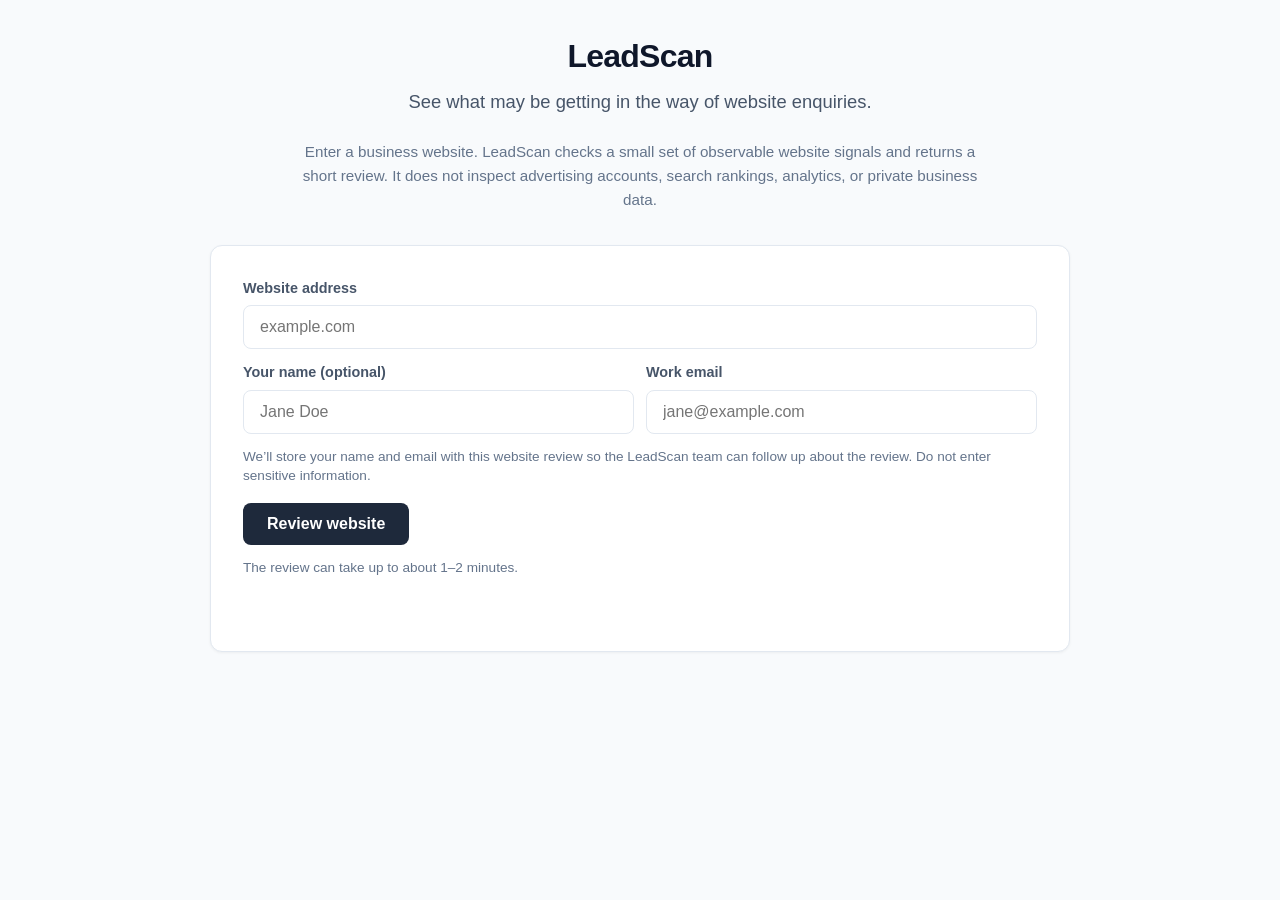
==== site/index.html @ 709e8a95 "Capture visitor contacts in public widget" ====
<!doctype html>
<html lang="en">
<head>
  <meta charset="utf-8">
  <meta name="viewport" content="width=device-width, initial-scale=1">
  <title>LeadScan — Free Website Review</title>
  <link rel="stylesheet" href="styles.css">
  <script src="app.js" defer></script>
</head>
<body>
  <main class="container">
    <header class="header">
      <h1 class="brand">LeadScan</h1>
      <p class="tagline">See what may be getting in the way of website enquiries.</p>
    </header>

    <section class="description-section">
      <p class="description">
        Enter a business website. LeadScan checks a small set of observable website signals and returns a short review. It does not inspect advertising accounts, search rankings, analytics, or private business data.
      </p>
    </section>

    <section class="audit-card">
      <form id="audit-form" class="audit-form">
        <div class="form-field">
          <label for="website-url" class="form-label">Website address</label>
          <input
            id="website-url"
            class="form-input"
            type="text"
            inputmode="url"
            autocomplete="url"
            maxlength="2048"
            placeholder="example.com"
            required
          >
        </div>

        <div class="contact-grid">
          <div class="form-field">
            <label for="contact-name" class="form-label">Your name (optional)</label>
            <input
              id="contact-name"
              class="form-input"
              type="text"
              autocomplete="name"
              maxlength="120"
              placeholder="Jane Doe"
            >
          </div>
          <div class="form-field">
            <label for="contact-email" class="form-label">Work email</label>
            <input
              id="contact-email"
              class="form-input"
              type="email"
              inputmode="email"
              autocomplete="email"
              maxlength="254"
              placeholder="jane@example.com"
              required
              aria-describedby="contact-privacy"
            >
          </div>
        </div>

        <p id="contact-privacy" class="contact-privacy">
          We’ll store your name and email with this website review so the LeadScan team can follow up about the review. Do not enter sensitive information.
        </p>

        <div class="form-actions">
          <button id="audit-submit" class="submit-btn" type="submit">Review website</button>
        </div>

        <p class="expectation-text">The review can take up to about 1–2 minutes.</p>
      </form>

      <div id="audit-status" class="status-region" role="status" aria-live="polite"></div>

      <section id="audit-result" class="result-section" hidden>
        <div class="result-summary">
          <div class="summary-card">
            <span class="summary-label">Score</span>
            <span id="result-score" class="summary-value"></span>
          </div>
          <div class="summary-card">
            <span class="summary-label">Tier</span>
            <span id="result-tier" class="summary-value"></span>
          </div>
          <div class="summary-card summary-card-full">
            <span class="summary-label">Suggested opening line</span>
            <p id="result-hook" class="summary-text"></p>
          </div>
        </div>

        <div class="preview-container">
          <iframe
            id="report-preview"
            class="report-frame"
            sandbox
            referrerpolicy="no-referrer"
            title="Website review report preview"
          ></iframe>
        </div>

        <div class="reset-container">
          <button id="audit-reset" class="reset-btn" type="button">Review another website</button>
        </div>
      </section>
    </section>
  </main>
</body>
</html>
---- site/styles.css ----
/* LeadScan Public Audit Styles */

:root {
  --bg-page: #f8fafc;
  --bg-card: #ffffff;
  --text-primary: #0f172a;
  --text-secondary: #475569;
  --text-muted: #64748b;
  --border-color: #e2e8f0;
  --border-focus: #2563eb;
  --primary-btn: #1e293b;
  --primary-btn-hover: #0f172a;
  --primary-btn-text: #ffffff;
  --secondary-btn: #f1f5f9;
  --secondary-btn-hover: #e2e8f0;
  --secondary-btn-text: #334155;
  --status-text: #1e293b;
  --radius: 8px;
  --radius-lg: 12px;
}

*,
*::before,
*::after {
  box-sizing: border-box;
  margin: 0;
  padding: 0;
}

body {
  font-family: -apple-system, BlinkMacSystemFont, "Segoe UI", Roboto, Oxygen,
    Ubuntu, Cantarell, "Fira Sans", "Droid Sans", "Helvetica Neue", sans-serif;
  background-color: var(--bg-page);
  color: var(--text-primary);
  line-height: 1.5;
  padding: 2rem 1rem;
  -webkit-font-smoothing: antialiased;
}

.container {
  max-width: 860px;
  margin: 0 auto;
}

.header {
  text-align: center;
  margin-bottom: 1.5rem;
}

.brand {
  font-size: 2rem;
  font-weight: 700;
  color: var(--text-primary);
  letter-spacing: -0.025em;
  margin-bottom: 0.5rem;
}

.tagline {
  font-size: 1.15rem;
  color: var(--text-secondary);
  font-weight: 500;
}

.description-section {
  text-align: center;
  max-width: 680px;
  margin: 0 auto 2rem;
}

.description {
  font-size: 0.95rem;
  color: var(--text-muted);
  line-height: 1.6;
}

.audit-card {
  background: var(--bg-card);
  border: 1px solid var(--border-color);
  border-radius: var(--radius-lg);
  padding: 2rem;
  box-shadow: 0 1px 3px rgba(0, 0, 0, 0.05);
}

.audit-form {
  display: flex;
  flex-direction: column;
  gap: 0.85rem;
}

.form-field {
  display: flex;
  flex-direction: column;
  gap: 0.35rem;
}

.contact-grid {
  display: grid;
  grid-template-columns: 1fr 1fr;
  gap: 0.75rem;
}

.form-label {
  font-size: 0.9rem;
  font-weight: 600;
  color: var(--text-secondary);
}

.form-input {
  width: 100%;
  font-size: 1rem;
  padding: 0.75rem 1rem;
  border: 1px solid var(--border-color);
  border-radius: var(--radius);
  background-color: #ffffff;
  color: var(--text-primary);
  outline: none;
  transition: border-color 0.15s ease, box-shadow 0.15s ease;
}

.form-input:focus {
  border-color: var(--border-focus);
  box-shadow: 0 0 0 3px rgba(37, 99, 235, 0.15);
}

.form-input:disabled {
  background-color: #f1f5f9;
  color: var(--text-muted);
  cursor: not-allowed;
}

.contact-privacy {
  font-size: 0.85rem;
  color: var(--text-muted);
  line-height: 1.4;
}

.form-actions {
  display: flex;
  margin-top: 0.25rem;
}

.submit-btn {
  font-size: 1rem;
  font-weight: 600;
  padding: 0.75rem 1.5rem;
  background-color: var(--primary-btn);
  color: var(--primary-btn-text);
  border: none;
  border-radius: var(--radius);
  cursor: pointer;
  white-space: nowrap;
  transition: background-color 0.15s ease;
}

.submit-btn:hover:not(:disabled) {
  background-color: var(--primary-btn-hover);
}

.submit-btn:focus-visible {
  outline: 2px solid var(--border-focus);
  outline-offset: 2px;
}

.submit-btn:disabled {
  opacity: 0.7;
  cursor: not-allowed;
}

.expectation-text {
  font-size: 0.85rem;
  color: var(--text-muted);
}

.status-region {
  margin-top: 1rem;
  font-size: 0.95rem;
  font-weight: 500;
  color: var(--status-text);
  min-height: 1.5rem;
}

.result-section {
  margin-top: 1.5rem;
  display: flex;
  flex-direction: column;
  gap: 1.5rem;
}

.result-summary {
  display: grid;
  grid-template-columns: 1fr 1fr;
  gap: 1rem;
}

.summary-card {
  background-color: var(--bg-page);
  border: 1px solid var(--border-color);
  border-radius: var(--radius);
  padding: 1rem;
}

.summary-card-full {
  grid-column: 1 / -1;
}

.summary-label {
  display: block;
  font-size: 0.8rem;
  text-transform: uppercase;
  letter-spacing: 0.05em;
  font-weight: 600;
  color: var(--text-muted);
  margin-bottom: 0.35rem;
}

.summary-value {
  font-size: 1.5rem;
  font-weight: 700;
  color: var(--text-primary);
}

.summary-text {
  font-size: 0.95rem;
  color: var(--text-primary);
  line-height: 1.5;
}

.preview-container {
  border: 1px solid var(--border-color);
  border-radius: var(--radius);
  overflow: hidden;
  background-color: #ffffff;
}

.report-frame {
  width: 100%;
  min-height: 750px;
  border: none;
  display: block;
}

.reset-container {
  display: flex;
  justify-content: center;
}

.reset-btn {
  font-size: 0.95rem;
  font-weight: 600;
  padding: 0.65rem 1.25rem;
  background-color: var(--secondary-btn);
  color: var(--secondary-btn-text);
  border: 1px solid var(--border-color);
  border-radius: var(--radius);
  cursor: pointer;
  transition: background-color 0.15s ease;
}

.reset-btn:hover {
  background-color: var(--secondary-btn-hover);
}

.reset-btn:focus-visible {
  outline: 2px solid var(--border-focus);
  outline-offset: 2px;
}

/* Enforce native [hidden] semantics */
[hidden] {
  display: none !important;
}

/* Responsive Mobile Layout */
@media (max-width: 700px) {
  body {
    padding: 1rem 0.5rem;
  }

  .audit-card {
    padding: 1.25rem;
  }

  .contact-grid {
    grid-template-columns: 1fr;
  }

  .submit-btn {
    width: 100%;
  }

  .result-summary {
    grid-template-columns: 1fr;
  }

  .report-frame {
    min-height: 500px;
  }
}

/* Reduced Motion */
@media (prefers-reduced-motion: reduce) {
  *,
  *::before,
  *::after {
    animation-duration: 0.01ms !important;
    animation-iteration-count: 1 !important;
    transition-duration: 0.01ms !important;
    scroll-behavior: auto !important;
  }
}
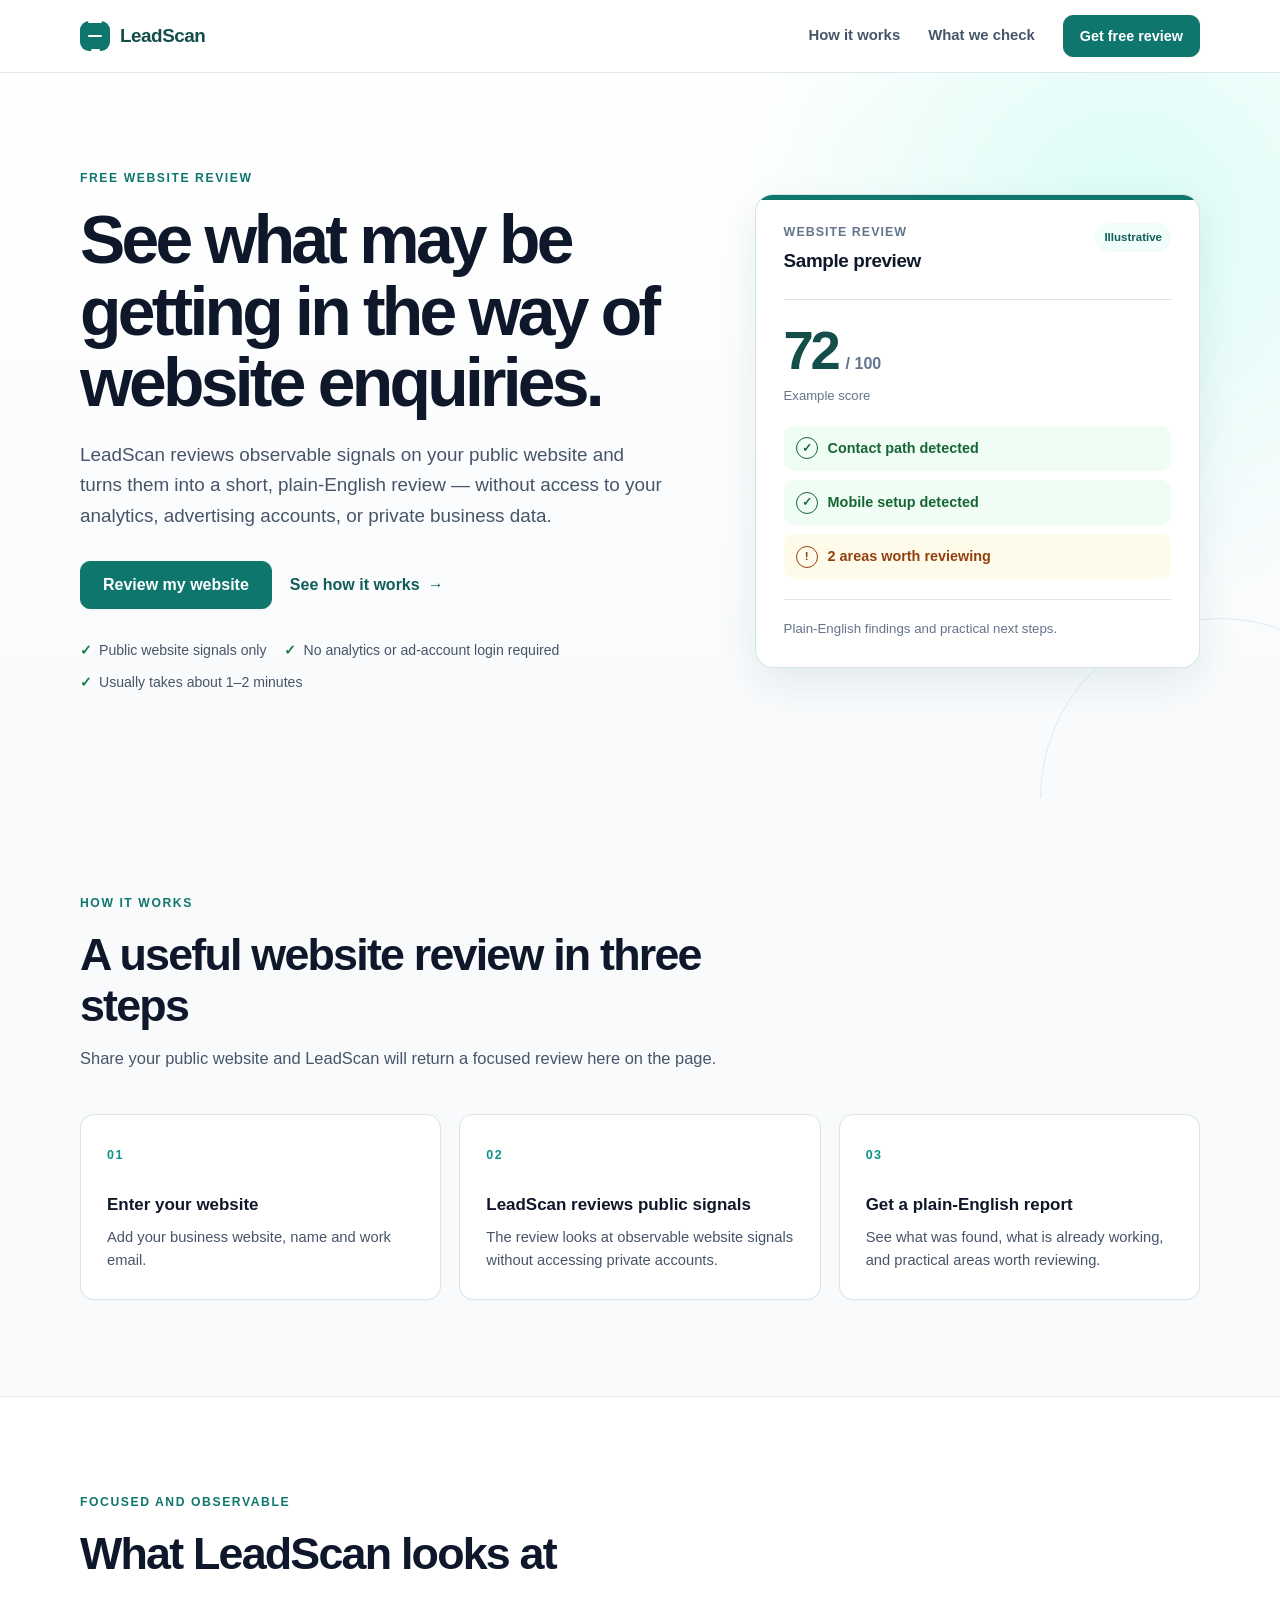
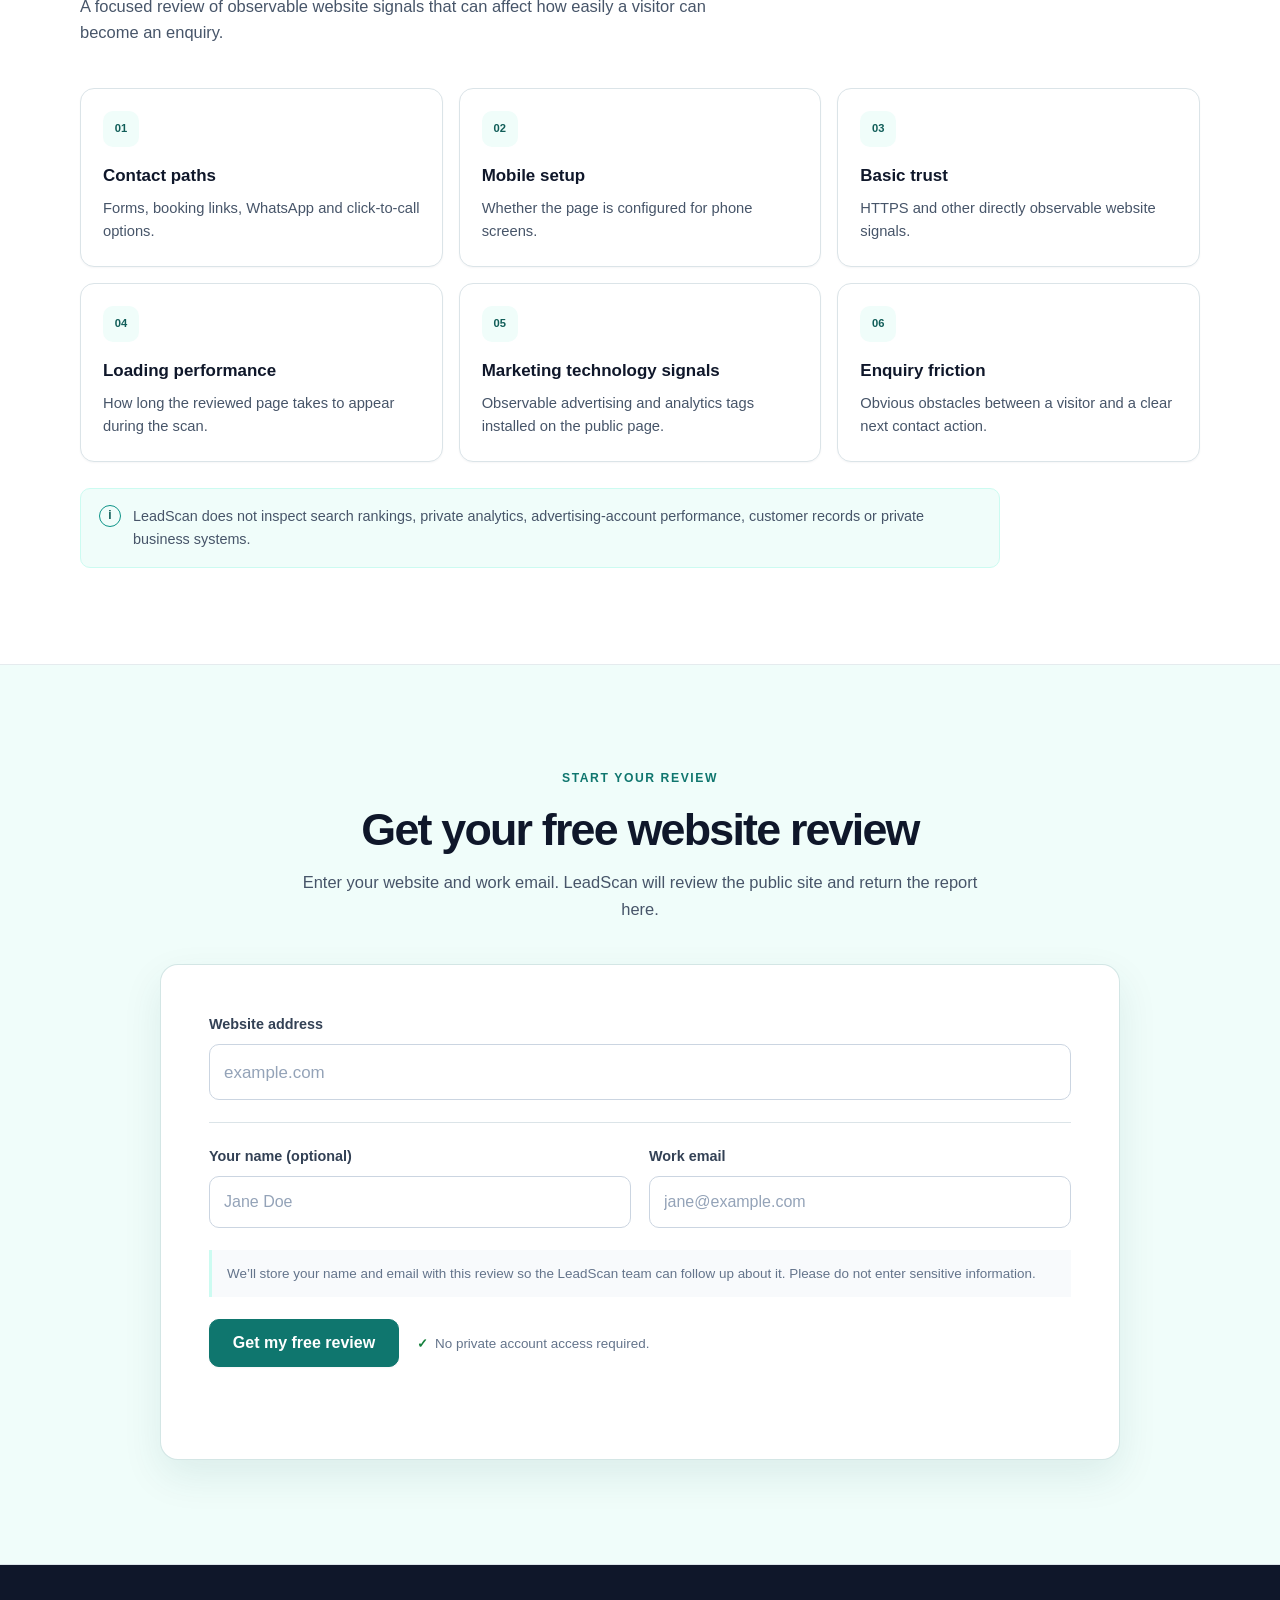
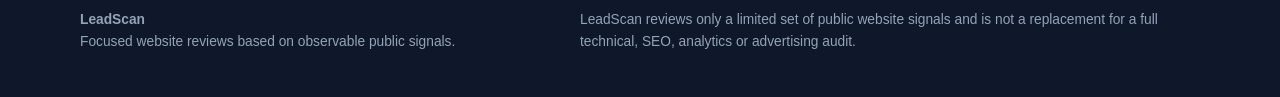
==== commit 57deef52: "Polish public audit landing page" ====
--- a/site/index.html
+++ b/site/index.html
@@ -4,110 +4,184 @@
   <meta charset="utf-8">
   <meta name="viewport" content="width=device-width, initial-scale=1">
   <title>LeadScan — Free Website Review</title>
+  <meta name="leadscan-api-origin" content="https://leadscan-9fsy.onrender.com">
   <link rel="stylesheet" href="styles.css">
   <script src="app.js" defer></script>
 </head>
 <body>
-  <main class="container">
-    <header class="header">
-      <h1 class="brand">LeadScan</h1>
-      <p class="tagline">See what may be getting in the way of website enquiries.</p>
-    </header>
+  <a class="skip-link" href="#main-content">Skip to main content</a>
 
-    <section class="description-section">
-      <p class="description">
-        Enter a business website. LeadScan checks a small set of observable website signals and returns a short review. It does not inspect advertising accounts, search rankings, analytics, or private business data.
-      </p>
+  <header class="site-header">
+    <nav class="site-nav container" aria-label="Primary navigation">
+      <a class="wordmark" href="#main-content" aria-label="LeadScan home">
+        <span class="wordmark-mark" aria-hidden="true"><span></span></span>
+        <span>LeadScan</span>
+      </a>
+      <div class="nav-links">
+        <a class="nav-link nav-link-secondary" href="#how-it-works">How it works</a>
+        <a class="nav-link nav-link-secondary" href="#what-we-check">What we check</a>
+        <a class="button button-small" href="#review">Get free review</a>
+      </div>
+    </nav>
+  </header>
+
+  <main id="main-content">
+    <section class="hero" aria-labelledby="hero-title">
+      <div class="container hero-grid">
+        <div class="hero-copy">
+          <p class="eyebrow">Free website review</p>
+          <h1 id="hero-title">See what may be getting in the way of website enquiries.</h1>
+          <p class="hero-intro">
+            LeadScan reviews observable signals on your public website and turns them into a short, plain-English review — without access to your analytics, advertising accounts, or private business data.
+          </p>
+          <div class="hero-actions">
+            <a class="button" href="#review">Review my website</a>
+            <a class="text-link" href="#how-it-works">See how it works <span aria-hidden="true">→</span></a>
+          </div>
+          <ul class="trust-list" aria-label="Review details">
+            <li><span aria-hidden="true">✓</span> Public website signals only</li>
+            <li><span aria-hidden="true">✓</span> No analytics or ad-account login required</li>
+            <li><span aria-hidden="true">✓</span> Usually takes about 1–2 minutes</li>
+          </ul>
+        </div>
+
+        <aside class="sample-card" aria-label="Illustrative sample website review">
+          <div class="sample-card-header">
+            <div>
+              <p class="sample-kicker">Website review</p>
+              <h2>Sample preview</h2>
+            </div>
+            <span class="sample-badge">Illustrative</span>
+          </div>
+          <div class="sample-score">
+            <span class="sample-score-number">72</span>
+            <span class="sample-score-total">/ 100</span>
+            <span class="sample-score-label">Example score</span>
+          </div>
+          <div class="sample-findings">
+            <div class="sample-finding sample-finding-positive">
+              <span class="finding-icon" aria-hidden="true">✓</span>
+              <span>Contact path detected</span>
+            </div>
+            <div class="sample-finding sample-finding-positive">
+              <span class="finding-icon" aria-hidden="true">✓</span>
+              <span>Mobile setup detected</span>
+            </div>
+            <div class="sample-finding sample-finding-review">
+              <span class="finding-icon" aria-hidden="true">!</span>
+              <span>2 areas worth reviewing</span>
+            </div>
+          </div>
+          <p class="sample-footer">Plain-English findings and practical next steps.</p>
+        </aside>
+      </div>
     </section>
 
-    <section class="audit-card">
-      <form id="audit-form" class="audit-form">
-        <div class="form-field">
-          <label for="website-url" class="form-label">Website address</label>
-          <input
-            id="website-url"
-            class="form-input"
-            type="text"
-            inputmode="url"
-            autocomplete="url"
-            maxlength="2048"
-            placeholder="example.com"
-            required
-          >
+    <section id="how-it-works" class="section" aria-labelledby="how-title">
+      <div class="container">
+        <div class="section-heading">
+          <p class="eyebrow">How it works</p>
+          <h2 id="how-title">A useful website review in three steps</h2>
+          <p>Share your public website and LeadScan will return a focused review here on the page.</p>
+        </div>
+        <ol class="steps-grid">
+          <li class="step-card">
+            <span class="step-number">01</span>
+            <h3>Enter your website</h3>
+            <p>Add your business website, name and work email.</p>
+          </li>
+          <li class="step-card">
+            <span class="step-number">02</span>
+            <h3>LeadScan reviews public signals</h3>
+            <p>The review looks at observable website signals without accessing private accounts.</p>
+          </li>
+          <li class="step-card">
+            <span class="step-number">03</span>
+            <h3>Get a plain-English report</h3>
+            <p>See what was found, what is already working, and practical areas worth reviewing.</p>
+          </li>
+        </ol>
+      </div>
+    </section>
+
+    <section id="what-we-check" class="section section-soft" aria-labelledby="checks-title">
+      <div class="container">
+        <div class="section-heading">
+          <p class="eyebrow">Focused and observable</p>
+          <h2 id="checks-title">What LeadScan looks at</h2>
+          <p>A focused review of observable website signals that can affect how easily a visitor can become an enquiry.</p>
+        </div>
+        <div class="feature-grid">
+          <article class="feature-card"><span class="feature-icon" aria-hidden="true">01</span><h3>Contact paths</h3><p>Forms, booking links, WhatsApp and click-to-call options.</p></article>
+          <article class="feature-card"><span class="feature-icon" aria-hidden="true">02</span><h3>Mobile setup</h3><p>Whether the page is configured for phone screens.</p></article>
+          <article class="feature-card"><span class="feature-icon" aria-hidden="true">03</span><h3>Basic trust</h3><p>HTTPS and other directly observable website signals.</p></article>
+          <article class="feature-card"><span class="feature-icon" aria-hidden="true">04</span><h3>Loading performance</h3><p>How long the reviewed page takes to appear during the scan.</p></article>
+          <article class="feature-card"><span class="feature-icon" aria-hidden="true">05</span><h3>Marketing technology signals</h3><p>Observable advertising and analytics tags installed on the public page.</p></article>
+          <article class="feature-card"><span class="feature-icon" aria-hidden="true">06</span><h3>Enquiry friction</h3><p>Obvious obstacles between a visitor and a clear next contact action.</p></article>
+        </div>
+        <p class="scope-note"><span class="scope-note-icon" aria-hidden="true">i</span><span>LeadScan does not inspect search rankings, private analytics, advertising-account performance, customer records or private business systems.</span></p>
+      </div>
+    </section>
+
+    <section id="review" class="review-section" aria-labelledby="review-title">
+      <div class="container review-container">
+        <div class="section-heading review-heading">
+          <p class="eyebrow">Start your review</p>
+          <h2 id="review-title">Get your free website review</h2>
+          <p>Enter your website and work email. LeadScan will review the public site and return the report here.</p>
         </div>
 
-        <div class="contact-grid">
-          <div class="form-field">
-            <label for="contact-name" class="form-label">Your name (optional)</label>
-            <input
-              id="contact-name"
-              class="form-input"
-              type="text"
-              autocomplete="name"
-              maxlength="120"
-              placeholder="Jane Doe"
-            >
-          </div>
-          <div class="form-field">
-            <label for="contact-email" class="form-label">Work email</label>
-            <input
-              id="contact-email"
-              class="form-input"
-              type="email"
-              inputmode="email"
-              autocomplete="email"
-              maxlength="254"
-              placeholder="jane@example.com"
-              required
-              aria-describedby="contact-privacy"
-            >
-          </div>
+        <div class="audit-card">
+          <form id="audit-form" class="audit-form">
+            <div class="form-field form-field-primary">
+              <label for="website-url" class="form-label">Website address</label>
+              <input id="website-url" class="form-input" type="text" inputmode="url" autocomplete="url" maxlength="2048" placeholder="example.com" required>
+            </div>
+            <div class="contact-grid">
+              <div class="form-field">
+                <label for="contact-name" class="form-label">Your name (optional)</label>
+                <input id="contact-name" class="form-input" type="text" autocomplete="name" maxlength="120" placeholder="Jane Doe">
+              </div>
+              <div class="form-field">
+                <label for="contact-email" class="form-label">Work email</label>
+                <input id="contact-email" class="form-input" type="email" inputmode="email" autocomplete="email" maxlength="254" placeholder="jane@example.com" required aria-describedby="contact-privacy">
+              </div>
+            </div>
+            <p id="contact-privacy" class="contact-privacy">We’ll store your name and email with this review so the LeadScan team can follow up about it. Please do not enter sensitive information.</p>
+            <div class="form-actions">
+              <button id="audit-submit" class="button submit-button" type="submit">Get my free review</button>
+              <span class="private-note"><span aria-hidden="true">✓</span> No private account access required.</span>
+            </div>
+          </form>
+
+          <div id="audit-status" class="status-region" role="status" aria-live="polite"></div>
+
+          <section id="audit-result" class="result-section" aria-labelledby="result-title" hidden>
+            <div class="result-heading"><p class="eyebrow">Your website review</p><h2 id="result-title">Your review is ready</h2></div>
+            <div class="result-summary">
+              <div class="summary-card score-card"><span class="summary-label">Score</span><span class="score-line"><span id="result-score" class="summary-value"></span><span class="score-total">/ 100</span></span></div>
+              <div class="summary-card website-card"><span class="summary-label">Reviewed website</span><p id="result-url" class="summary-url"></p></div>
+            </div>
+            <p class="result-context">This score reflects the public website signals LeadScan checks. It is not a complete SEO, advertising or analytics audit.</p>
+            <div class="report-section">
+              <h3>Full website review</h3>
+              <div class="report-shell">
+                <div class="report-toolbar"><span class="report-toolbar-mark" aria-hidden="true"></span><span>Report preview</span></div>
+                <iframe id="report-preview" class="report-frame" sandbox referrerpolicy="no-referrer" title="Full LeadScan website review report"></iframe>
+              </div>
+            </div>
+            <div class="reset-container"><button id="audit-reset" class="button button-secondary" type="button">Review another website</button></div>
+          </section>
         </div>
-
-        <p id="contact-privacy" class="contact-privacy">
-          We’ll store your name and email with this website review so the LeadScan team can follow up about the review. Do not enter sensitive information.
-        </p>
-
-        <div class="form-actions">
-          <button id="audit-submit" class="submit-btn" type="submit">Review website</button>
-        </div>
-
-        <p class="expectation-text">The review can take up to about 1–2 minutes.</p>
-      </form>
-
-      <div id="audit-status" class="status-region" role="status" aria-live="polite"></div>
-
-      <section id="audit-result" class="result-section" hidden>
-        <div class="result-summary">
-          <div class="summary-card">
-            <span class="summary-label">Score</span>
-            <span id="result-score" class="summary-value"></span>
-          </div>
-          <div class="summary-card">
-            <span class="summary-label">Tier</span>
-            <span id="result-tier" class="summary-value"></span>
-          </div>
-          <div class="summary-card summary-card-full">
-            <span class="summary-label">Suggested opening line</span>
-            <p id="result-hook" class="summary-text"></p>
-          </div>
-        </div>
-
-        <div class="preview-container">
-          <iframe
-            id="report-preview"
-            class="report-frame"
-            sandbox
-            referrerpolicy="no-referrer"
-            title="Website review report preview"
-          ></iframe>
-        </div>
-
-        <div class="reset-container">
-          <button id="audit-reset" class="reset-btn" type="button">Review another website</button>
-        </div>
-      </section>
+      </div>
     </section>
   </main>
+
+  <footer class="site-footer">
+    <div class="container footer-inner">
+      <div><p class="footer-brand">LeadScan</p><p>Focused website reviews based on observable public signals.</p></div>
+      <p class="footer-note">LeadScan reviews only a limited set of public website signals and is not a replacement for a full technical, SEO, analytics or advertising audit.</p>
+    </div>
+  </footer>
 </body>
 </html>
--- a/site/styles.css
+++ b/site/styles.css
@@ -1,307 +1,343 @@
-/* LeadScan Public Audit Styles */
-
 :root {
-  --bg-page: #f8fafc;
-  --bg-card: #ffffff;
-  --text-primary: #0f172a;
-  --text-secondary: #475569;
-  --text-muted: #64748b;
-  --border-color: #e2e8f0;
-  --border-focus: #2563eb;
-  --primary-btn: #1e293b;
-  --primary-btn-hover: #0f172a;
-  --primary-btn-text: #ffffff;
-  --secondary-btn: #f1f5f9;
-  --secondary-btn-hover: #e2e8f0;
-  --secondary-btn-text: #334155;
-  --status-text: #1e293b;
-  --radius: 8px;
-  --radius-lg: 12px;
-}
-
-*,
-*::before,
-*::after {
-  box-sizing: border-box;
+  --brand-900: #134e4a;
+  --brand-800: #115e59;
+  --brand-700: #0f766e;
+  --brand-600: #0d9488;
+  --brand-100: #ccfbf1;
+  --brand-50: #f0fdfa;
+  --ink-900: #0f172a;
+  --ink-700: #334155;
+  --ink-600: #475569;
+  --ink-500: #64748b;
+  --page: #f8fafc;
+  --surface: #ffffff;
+  --surface-soft: #f8fafc;
+  --line: #dbe4e8;
+  --success: #15803d;
+  --success-bg: #f0fdf4;
+  --warning: #b45309;
+  --warning-bg: #fffbeb;
+  --danger: #b91c1c;
+  --danger-bg: #fef2f2;
+  --shadow-sm: 0 1px 2px rgba(15, 23, 42, 0.04);
+  --shadow-md: 0 16px 40px rgba(15, 78, 74, 0.09);
+  --radius-sm: 10px;
+  --radius-md: 14px;
+  --radius-lg: 18px;
+  --container: 1120px;
+}
+
+*, *::before, *::after { box-sizing: border-box; }
+html { scroll-behavior: smooth; }
+body {
   margin: 0;
-  padding: 0;
-}
-
-body {
+  min-width: 320px;
+  overflow-x: hidden;
   font-family: -apple-system, BlinkMacSystemFont, "Segoe UI", Roboto, Oxygen,
     Ubuntu, Cantarell, "Fira Sans", "Droid Sans", "Helvetica Neue", sans-serif;
-  background-color: var(--bg-page);
-  color: var(--text-primary);
-  line-height: 1.5;
-  padding: 2rem 1rem;
+  color: var(--ink-900);
+  background: var(--page);
+  line-height: 1.6;
   -webkit-font-smoothing: antialiased;
 }
-
-.container {
-  max-width: 860px;
-  margin: 0 auto;
-}
-
-.header {
-  text-align: center;
-  margin-bottom: 1.5rem;
-}
-
-.brand {
-  font-size: 2rem;
+button, input { font: inherit; }
+a { color: inherit; }
+.container { width: min(100% - 40px, var(--container)); margin-inline: auto; }
+
+.skip-link {
+  position: fixed;
+  top: 12px;
+  left: 12px;
+  z-index: 100;
+  padding: 10px 14px;
+  border-radius: 8px;
+  color: #ffffff;
+  background: var(--brand-900);
+  transform: translateY(-160%);
+  transition: transform 0.18s ease;
+}
+.skip-link:focus { transform: translateY(0); }
+
+.site-header {
+  position: sticky;
+  top: 0;
+  z-index: 20;
+  border-bottom: 1px solid rgba(219, 228, 232, 0.88);
+  background: rgba(255, 255, 255, 0.94);
+  backdrop-filter: blur(12px);
+}
+.site-nav {
+  display: flex;
+  align-items: center;
+  justify-content: space-between;
+  min-height: 72px;
+  gap: 24px;
+}
+.wordmark {
+  display: inline-flex;
+  align-items: center;
+  gap: 10px;
+  color: var(--brand-900);
+  font-size: 1.18rem;
+  font-weight: 760;
+  letter-spacing: -0.025em;
+  text-decoration: none;
+}
+.wordmark-mark {
+  display: grid;
+  place-items: center;
+  width: 30px;
+  height: 30px;
+  border-radius: 9px;
+  background: var(--brand-700);
+}
+.wordmark-mark::before, .wordmark-mark::after, .wordmark-mark span {
+  content: "";
+  display: block;
+  width: 14px;
+  height: 2px;
+  border-radius: 4px;
+  background: #ffffff;
+}
+.wordmark-mark::before { transform: translateY(-4px); }
+.wordmark-mark::after { width: 9px; transform: translateY(4px); }
+.nav-links, .hero-actions, .form-actions { display: flex; align-items: center; }
+.nav-links { gap: 28px; }
+.nav-link {
+  min-height: 44px;
+  display: inline-flex;
+  align-items: center;
+  color: var(--ink-600);
+  font-size: 0.93rem;
+  font-weight: 650;
+  text-decoration: none;
+}
+.nav-link:hover { color: var(--brand-700); }
+
+.button {
+  min-height: 48px;
+  display: inline-flex;
+  align-items: center;
+  justify-content: center;
+  padding: 12px 22px;
+  border: 1px solid var(--brand-700);
+  border-radius: 10px;
+  color: #ffffff;
+  background: var(--brand-700);
   font-weight: 700;
-  color: var(--text-primary);
-  letter-spacing: -0.025em;
-  margin-bottom: 0.5rem;
-}
-
-.tagline {
-  font-size: 1.15rem;
-  color: var(--text-secondary);
-  font-weight: 500;
-}
-
-.description-section {
-  text-align: center;
-  max-width: 680px;
-  margin: 0 auto 2rem;
-}
-
-.description {
-  font-size: 0.95rem;
-  color: var(--text-muted);
-  line-height: 1.6;
-}
-
-.audit-card {
-  background: var(--bg-card);
-  border: 1px solid var(--border-color);
+  line-height: 1.25;
+  text-decoration: none;
+  cursor: pointer;
+  box-shadow: var(--shadow-sm);
+  transition: background-color 0.16s ease, border-color 0.16s ease, transform 0.16s ease;
+}
+.button:hover:not(:disabled) { border-color: var(--brand-800); background: var(--brand-800); transform: translateY(-1px); }
+.button-small { min-height: 42px; padding: 9px 16px; font-size: 0.9rem; }
+.button-secondary { border-color: var(--line); color: var(--brand-800); background: var(--surface); }
+.button-secondary:hover:not(:disabled) { border-color: var(--brand-100); color: var(--brand-900); background: var(--brand-50); }
+a:focus-visible, button:focus-visible, input:focus-visible { outline: 3px solid rgba(13, 148, 136, 0.34); outline-offset: 3px; }
+
+.hero {
+  position: relative;
+  overflow: hidden;
+  padding: 96px 0 104px;
+  background: radial-gradient(circle at 88% 20%, rgba(204, 251, 241, 0.7), transparent 31%), linear-gradient(180deg, #ffffff 0%, var(--page) 100%);
+}
+.hero::after {
+  content: "";
+  position: absolute;
+  right: -120px;
+  bottom: -180px;
+  width: 360px;
+  height: 360px;
+  border: 1px solid rgba(13, 148, 136, 0.13);
+  border-radius: 50%;
+  pointer-events: none;
+}
+.hero-grid {
+  position: relative;
+  z-index: 1;
+  display: grid;
+  grid-template-columns: minmax(0, 1.08fr) minmax(360px, 0.82fr);
+  align-items: center;
+  gap: clamp(48px, 7vw, 88px);
+}
+.eyebrow {
+  margin: 0 0 16px;
+  color: var(--brand-700);
+  font-size: 0.76rem;
+  font-weight: 800;
+  letter-spacing: 0.13em;
+  text-transform: uppercase;
+}
+h1, h2, h3, p { margin-top: 0; }
+h1 {
+  max-width: 700px;
+  margin-bottom: 22px;
+  font-size: clamp(2.65rem, 5.3vw, 4.65rem);
+  line-height: 1.05;
+  letter-spacing: -0.055em;
+}
+.hero-intro { max-width: 680px; margin-bottom: 30px; color: var(--ink-600); font-size: clamp(1.03rem, 1.7vw, 1.18rem); }
+.hero-actions { flex-wrap: wrap; gap: 18px; margin-bottom: 30px; }
+.text-link {
+  min-height: 44px;
+  display: inline-flex;
+  align-items: center;
+  gap: 8px;
+  color: var(--brand-800);
+  font-weight: 700;
+  text-decoration: none;
+}
+.text-link:hover { color: var(--brand-600); }
+.trust-list { display: flex; flex-wrap: wrap; gap: 10px 18px; margin: 0; padding: 0; color: var(--ink-600); font-size: 0.88rem; list-style: none; }
+.trust-list li { display: flex; align-items: center; gap: 7px; }
+.trust-list span { color: var(--success); font-weight: 800; }
+
+.sample-card {
+  position: relative;
+  overflow: hidden;
+  padding: 28px;
+  border: 1px solid rgba(15, 118, 110, 0.18);
   border-radius: var(--radius-lg);
-  padding: 2rem;
-  box-shadow: 0 1px 3px rgba(0, 0, 0, 0.05);
-}
-
-.audit-form {
-  display: flex;
-  flex-direction: column;
-  gap: 0.85rem;
-}
-
-.form-field {
-  display: flex;
-  flex-direction: column;
-  gap: 0.35rem;
-}
-
-.contact-grid {
-  display: grid;
-  grid-template-columns: 1fr 1fr;
-  gap: 0.75rem;
-}
-
-.form-label {
-  font-size: 0.9rem;
-  font-weight: 600;
-  color: var(--text-secondary);
-}
-
-.form-input {
-  width: 100%;
-  font-size: 1rem;
-  padding: 0.75rem 1rem;
-  border: 1px solid var(--border-color);
-  border-radius: var(--radius);
-  background-color: #ffffff;
-  color: var(--text-primary);
-  outline: none;
-  transition: border-color 0.15s ease, box-shadow 0.15s ease;
-}
-
-.form-input:focus {
-  border-color: var(--border-focus);
-  box-shadow: 0 0 0 3px rgba(37, 99, 235, 0.15);
-}
-
-.form-input:disabled {
-  background-color: #f1f5f9;
-  color: var(--text-muted);
-  cursor: not-allowed;
-}
-
-.contact-privacy {
-  font-size: 0.85rem;
-  color: var(--text-muted);
-  line-height: 1.4;
-}
-
-.form-actions {
-  display: flex;
-  margin-top: 0.25rem;
-}
-
-.submit-btn {
-  font-size: 1rem;
-  font-weight: 600;
-  padding: 0.75rem 1.5rem;
-  background-color: var(--primary-btn);
-  color: var(--primary-btn-text);
-  border: none;
-  border-radius: var(--radius);
-  cursor: pointer;
-  white-space: nowrap;
-  transition: background-color 0.15s ease;
-}
-
-.submit-btn:hover:not(:disabled) {
-  background-color: var(--primary-btn-hover);
-}
-
-.submit-btn:focus-visible {
-  outline: 2px solid var(--border-focus);
-  outline-offset: 2px;
-}
-
-.submit-btn:disabled {
-  opacity: 0.7;
-  cursor: not-allowed;
-}
-
-.expectation-text {
-  font-size: 0.85rem;
-  color: var(--text-muted);
-}
-
-.status-region {
-  margin-top: 1rem;
-  font-size: 0.95rem;
-  font-weight: 500;
-  color: var(--status-text);
-  min-height: 1.5rem;
-}
-
-.result-section {
-  margin-top: 1.5rem;
-  display: flex;
-  flex-direction: column;
-  gap: 1.5rem;
-}
-
-.result-summary {
-  display: grid;
-  grid-template-columns: 1fr 1fr;
-  gap: 1rem;
-}
-
-.summary-card {
-  background-color: var(--bg-page);
-  border: 1px solid var(--border-color);
-  border-radius: var(--radius);
-  padding: 1rem;
-}
-
-.summary-card-full {
-  grid-column: 1 / -1;
-}
-
-.summary-label {
-  display: block;
-  font-size: 0.8rem;
-  text-transform: uppercase;
-  letter-spacing: 0.05em;
-  font-weight: 600;
-  color: var(--text-muted);
-  margin-bottom: 0.35rem;
-}
-
-.summary-value {
-  font-size: 1.5rem;
-  font-weight: 700;
-  color: var(--text-primary);
-}
-
-.summary-text {
-  font-size: 0.95rem;
-  color: var(--text-primary);
-  line-height: 1.5;
-}
-
-.preview-container {
-  border: 1px solid var(--border-color);
-  border-radius: var(--radius);
-  overflow: hidden;
-  background-color: #ffffff;
-}
-
-.report-frame {
-  width: 100%;
-  min-height: 750px;
-  border: none;
-  display: block;
-}
-
-.reset-container {
-  display: flex;
-  justify-content: center;
-}
-
-.reset-btn {
-  font-size: 0.95rem;
-  font-weight: 600;
-  padding: 0.65rem 1.25rem;
-  background-color: var(--secondary-btn);
-  color: var(--secondary-btn-text);
-  border: 1px solid var(--border-color);
-  border-radius: var(--radius);
-  cursor: pointer;
-  transition: background-color 0.15s ease;
-}
-
-.reset-btn:hover {
-  background-color: var(--secondary-btn-hover);
-}
-
-.reset-btn:focus-visible {
-  outline: 2px solid var(--border-focus);
-  outline-offset: 2px;
-}
-
-/* Enforce native [hidden] semantics */
-[hidden] {
-  display: none !important;
-}
-
-/* Responsive Mobile Layout */
-@media (max-width: 700px) {
-  body {
-    padding: 1rem 0.5rem;
-  }
-
-  .audit-card {
-    padding: 1.25rem;
-  }
-
-  .contact-grid {
-    grid-template-columns: 1fr;
-  }
-
-  .submit-btn {
-    width: 100%;
-  }
-
-  .result-summary {
-    grid-template-columns: 1fr;
-  }
-
-  .report-frame {
-    min-height: 500px;
-  }
-}
-
-/* Reduced Motion */
+  background: var(--surface);
+  box-shadow: var(--shadow-md);
+}
+.sample-card::before { content: ""; position: absolute; inset: 0 0 auto; height: 5px; background: var(--brand-700); }
+.sample-card-header { display: flex; align-items: flex-start; justify-content: space-between; gap: 18px; padding-bottom: 22px; border-bottom: 1px solid var(--line); }
+.sample-kicker { margin-bottom: 3px; color: var(--ink-500); font-size: 0.78rem; font-weight: 700; text-transform: uppercase; letter-spacing: 0.08em; }
+.sample-card h2 { margin: 0; font-size: 1.18rem; letter-spacing: -0.02em; }
+.sample-badge { padding: 5px 9px; border-radius: 99px; color: var(--brand-800); background: var(--brand-50); font-size: 0.72rem; font-weight: 750; }
+.sample-score { display: grid; grid-template-columns: auto 1fr; align-items: baseline; padding: 24px 0 20px; }
+.sample-score-number { color: var(--brand-900); font-size: 3.4rem; font-weight: 790; line-height: 1; letter-spacing: -0.06em; }
+.sample-score-total { margin-left: 8px; color: var(--ink-500); font-weight: 700; }
+.sample-score-label { grid-column: 1 / -1; margin-top: 7px; color: var(--ink-500); font-size: 0.82rem; }
+.sample-findings { display: grid; gap: 9px; }
+.sample-finding { display: flex; align-items: center; gap: 10px; padding: 11px 12px; border-radius: var(--radius-sm); font-size: 0.9rem; font-weight: 650; }
+.sample-finding-positive { color: #166534; background: var(--success-bg); }
+.sample-finding-review { color: #92400e; background: var(--warning-bg); }
+.finding-icon { display: grid; place-items: center; flex: 0 0 22px; width: 22px; height: 22px; border: 1px solid currentColor; border-radius: 50%; font-size: 0.72rem; font-weight: 900; }
+.sample-footer { margin: 20px 0 0; padding-top: 18px; border-top: 1px solid var(--line); color: var(--ink-500); font-size: 0.83rem; }
+
+.section { padding: 96px 0; scroll-margin-top: 72px; }
+.section-soft { border-block: 1px solid rgba(219, 228, 232, 0.72); background: var(--surface); }
+.section-heading { max-width: 680px; margin-bottom: 42px; }
+.section-heading h2, .result-heading h2 { margin-bottom: 14px; font-size: clamp(2rem, 4vw, 2.8rem); line-height: 1.14; letter-spacing: -0.04em; }
+.section-heading > p:last-child { margin-bottom: 0; color: var(--ink-600); font-size: 1.03rem; }
+.steps-grid { display: grid; grid-template-columns: repeat(3, minmax(0, 1fr)); gap: 18px; margin: 0; padding: 0; list-style: none; }
+.step-card, .feature-card { border: 1px solid var(--line); border-radius: var(--radius-md); background: var(--surface); box-shadow: var(--shadow-sm); }
+.step-card { padding: 26px; }
+.step-number { display: inline-flex; margin-bottom: 28px; color: var(--brand-600); font-size: 0.78rem; font-weight: 850; letter-spacing: 0.12em; }
+.step-card h3, .feature-card h3 { margin-bottom: 9px; font-size: 1.06rem; line-height: 1.35; }
+.step-card p, .feature-card p { margin-bottom: 0; color: var(--ink-600); font-size: 0.92rem; }
+.feature-grid { display: grid; grid-template-columns: repeat(3, minmax(0, 1fr)); gap: 16px; }
+.feature-card { padding: 22px; }
+.feature-icon { display: grid; place-items: center; width: 36px; height: 36px; margin-bottom: 18px; border-radius: 10px; color: var(--brand-800); background: var(--brand-50); font-size: 0.7rem; font-weight: 850; }
+.scope-note { display: flex; align-items: flex-start; gap: 12px; max-width: 920px; margin: 26px 0 0; padding: 16px 18px; border: 1px solid var(--brand-100); border-radius: var(--radius-sm); color: var(--ink-600); background: var(--brand-50); font-size: 0.9rem; }
+.scope-note-icon { display: grid; place-items: center; flex: 0 0 22px; width: 22px; height: 22px; border: 1px solid var(--brand-600); border-radius: 50%; color: var(--brand-800); font-size: 0.75rem; font-weight: 850; }
+
+.review-section { padding: 104px 0; scroll-margin-top: 72px; background: var(--brand-50); }
+.review-container { max-width: 960px; }
+.review-heading { margin-inline: auto; text-align: center; }
+.audit-card { padding: clamp(24px, 5vw, 48px); border: 1px solid rgba(15, 118, 110, 0.18); border-radius: var(--radius-lg); background: var(--surface); box-shadow: var(--shadow-md); }
+.audit-form { display: grid; gap: 22px; }
+.form-field { display: grid; gap: 8px; }
+.form-field-primary { padding-bottom: 22px; border-bottom: 1px solid var(--line); }
+.contact-grid { display: grid; grid-template-columns: 1fr 1fr; gap: 18px; }
+.form-label { color: var(--ink-700); font-size: 0.9rem; font-weight: 720; }
+.form-input { width: 100%; min-height: 50px; padding: 12px 14px; border: 1px solid #cbd5e1; border-radius: 10px; color: var(--ink-900); background: var(--surface); outline: none; transition: border-color 0.15s ease, box-shadow 0.15s ease; }
+.form-field-primary .form-input { min-height: 56px; font-size: 1.06rem; }
+.form-input::placeholder { color: #94a3b8; }
+.form-input:focus { border-color: var(--brand-600); box-shadow: 0 0 0 3px rgba(13, 148, 136, 0.14); }
+.form-input:disabled { color: var(--ink-500); background: #f1f5f9; cursor: not-allowed; }
+.contact-privacy { margin-bottom: 0; padding: 13px 15px; border-left: 3px solid var(--brand-100); color: var(--ink-500); background: var(--surface-soft); font-size: 0.84rem; }
+.form-actions { flex-wrap: wrap; gap: 14px 18px; }
+.submit-button { min-width: 190px; }
+.button:disabled { opacity: 0.68; cursor: not-allowed; transform: none; }
+.private-note { display: inline-flex; align-items: center; gap: 7px; color: var(--ink-500); font-size: 0.84rem; }
+.private-note span { color: var(--success); font-weight: 850; }
+.status-region { min-height: 26px; margin-top: 18px; color: var(--ink-700); font-size: 0.93rem; font-weight: 650; }
+.status-region.is-loading { display: flex; align-items: center; gap: 10px; }
+.status-region.is-loading::before { content: ""; flex: 0 0 18px; width: 18px; height: 18px; border: 2px solid var(--brand-100); border-top-color: var(--brand-700); border-radius: 50%; animation: status-spin 0.8s linear infinite; }
+@keyframes status-spin { to { transform: rotate(360deg); } }
+
+.result-section { display: grid; gap: 28px; padding-top: 34px; border-top: 1px solid var(--line); scroll-margin-top: 96px; }
+.result-heading .eyebrow { margin-bottom: 9px; }
+.result-heading h2 { margin-bottom: 0; }
+.result-summary { display: grid; grid-template-columns: minmax(180px, 0.55fr) minmax(0, 1.45fr); gap: 14px; }
+.summary-card { min-width: 0; padding: 20px; border: 1px solid var(--line); border-radius: var(--radius-md); background: var(--surface-soft); }
+.score-card { background: var(--brand-50); border-color: var(--brand-100); }
+.summary-label { display: block; margin-bottom: 8px; color: var(--ink-500); font-size: 0.72rem; font-weight: 800; letter-spacing: 0.1em; text-transform: uppercase; }
+.score-line { display: flex; align-items: baseline; gap: 7px; }
+.summary-value { color: var(--brand-900); font-size: 2.35rem; font-weight: 800; line-height: 1; letter-spacing: -0.05em; }
+.score-total { color: var(--ink-500); font-weight: 700; }
+.summary-url { margin: 0; overflow-wrap: anywhere; color: var(--ink-900); font-size: 1rem; font-weight: 680; }
+.result-context { margin: 0; color: var(--ink-500); font-size: 0.88rem; }
+.report-section h3 { margin-bottom: 14px; font-size: 1.15rem; }
+.report-shell { overflow: hidden; border: 1px solid var(--line); border-radius: var(--radius-md); background: var(--surface); }
+.report-toolbar { display: flex; align-items: center; gap: 9px; min-height: 44px; padding: 10px 14px; border-bottom: 1px solid var(--line); color: var(--ink-600); background: var(--surface-soft); font-size: 0.8rem; font-weight: 700; }
+.report-toolbar-mark { width: 8px; height: 8px; border-radius: 50%; background: var(--brand-600); }
+.report-frame { display: block; width: 100%; min-height: 760px; border: 0; background: var(--surface); }
+.reset-container { display: flex; justify-content: center; }
+
+.site-footer { padding: 44px 0; border-top: 1px solid var(--line); color: var(--ink-500); background: var(--ink-900); }
+.footer-inner { display: grid; grid-template-columns: minmax(220px, 0.8fr) minmax(280px, 1.2fr); align-items: start; gap: 48px; }
+.footer-inner p { margin-bottom: 0; color: #94a3b8; font-size: 0.86rem; }
+.footer-brand { margin-bottom: 5px; color: #ffffff; font-size: 1.05rem; font-weight: 760; }
+.footer-note { max-width: 620px; justify-self: end; }
+
+[hidden] { display: none !important; }
+
+@media (max-width: 920px) {
+  .hero { padding: 76px 0 84px; }
+  .hero-grid { grid-template-columns: 1fr; gap: 46px; }
+  .hero-copy { max-width: 760px; }
+  .sample-card { width: min(100%, 580px); }
+  .feature-grid { grid-template-columns: repeat(2, minmax(0, 1fr)); }
+}
+
+@media (max-width: 720px) {
+  .container { width: min(100% - 28px, var(--container)); }
+  .site-nav { min-height: 64px; }
+  .nav-link-secondary { display: none; }
+  .nav-links { gap: 10px; }
+  .hero { padding: 60px 0 68px; }
+  h1 { font-size: clamp(2.35rem, 12vw, 3.25rem); }
+  .section, .review-section { padding: 72px 0; }
+  .steps-grid, .contact-grid, .result-summary, .footer-inner { grid-template-columns: 1fr; }
+  .steps-grid { gap: 14px; }
+  .step-number { margin-bottom: 18px; }
+  .footer-inner { gap: 24px; }
+  .footer-note { justify-self: start; }
+  .report-frame { min-height: 580px; }
+}
+
+@media (max-width: 520px) {
+  .wordmark { font-size: 1.04rem; }
+  .wordmark-mark { width: 28px; height: 28px; }
+  .button-small { min-height: 40px; padding-inline: 12px; font-size: 0.83rem; }
+  .hero-actions { align-items: stretch; flex-direction: column; }
+  .hero-actions .button, .hero-actions .text-link, .submit-button { width: 100%; }
+  .hero-actions .text-link { justify-content: center; }
+  .trust-list { display: grid; }
+  .sample-card, .audit-card { padding: 22px; }
+  .feature-grid { grid-template-columns: 1fr; }
+  .form-actions { align-items: stretch; flex-direction: column; }
+  .private-note { justify-content: center; }
+  .report-frame { min-height: 500px; }
+}
+
+@media (max-width: 350px) {
+  .container { width: min(100% - 22px, var(--container)); }
+  .site-nav { gap: 10px; }
+  .wordmark { gap: 7px; }
+  .button-small { padding-inline: 10px; }
+  .sample-card, .audit-card, .step-card, .feature-card { padding: 18px; }
+}
+
 @media (prefers-reduced-motion: reduce) {
-  *,
-  *::before,
-  *::after {
+  html { scroll-behavior: auto; }
+  *, *::before, *::after {
     animation-duration: 0.01ms !important;
     animation-iteration-count: 1 !important;
     transition-duration: 0.01ms !important;
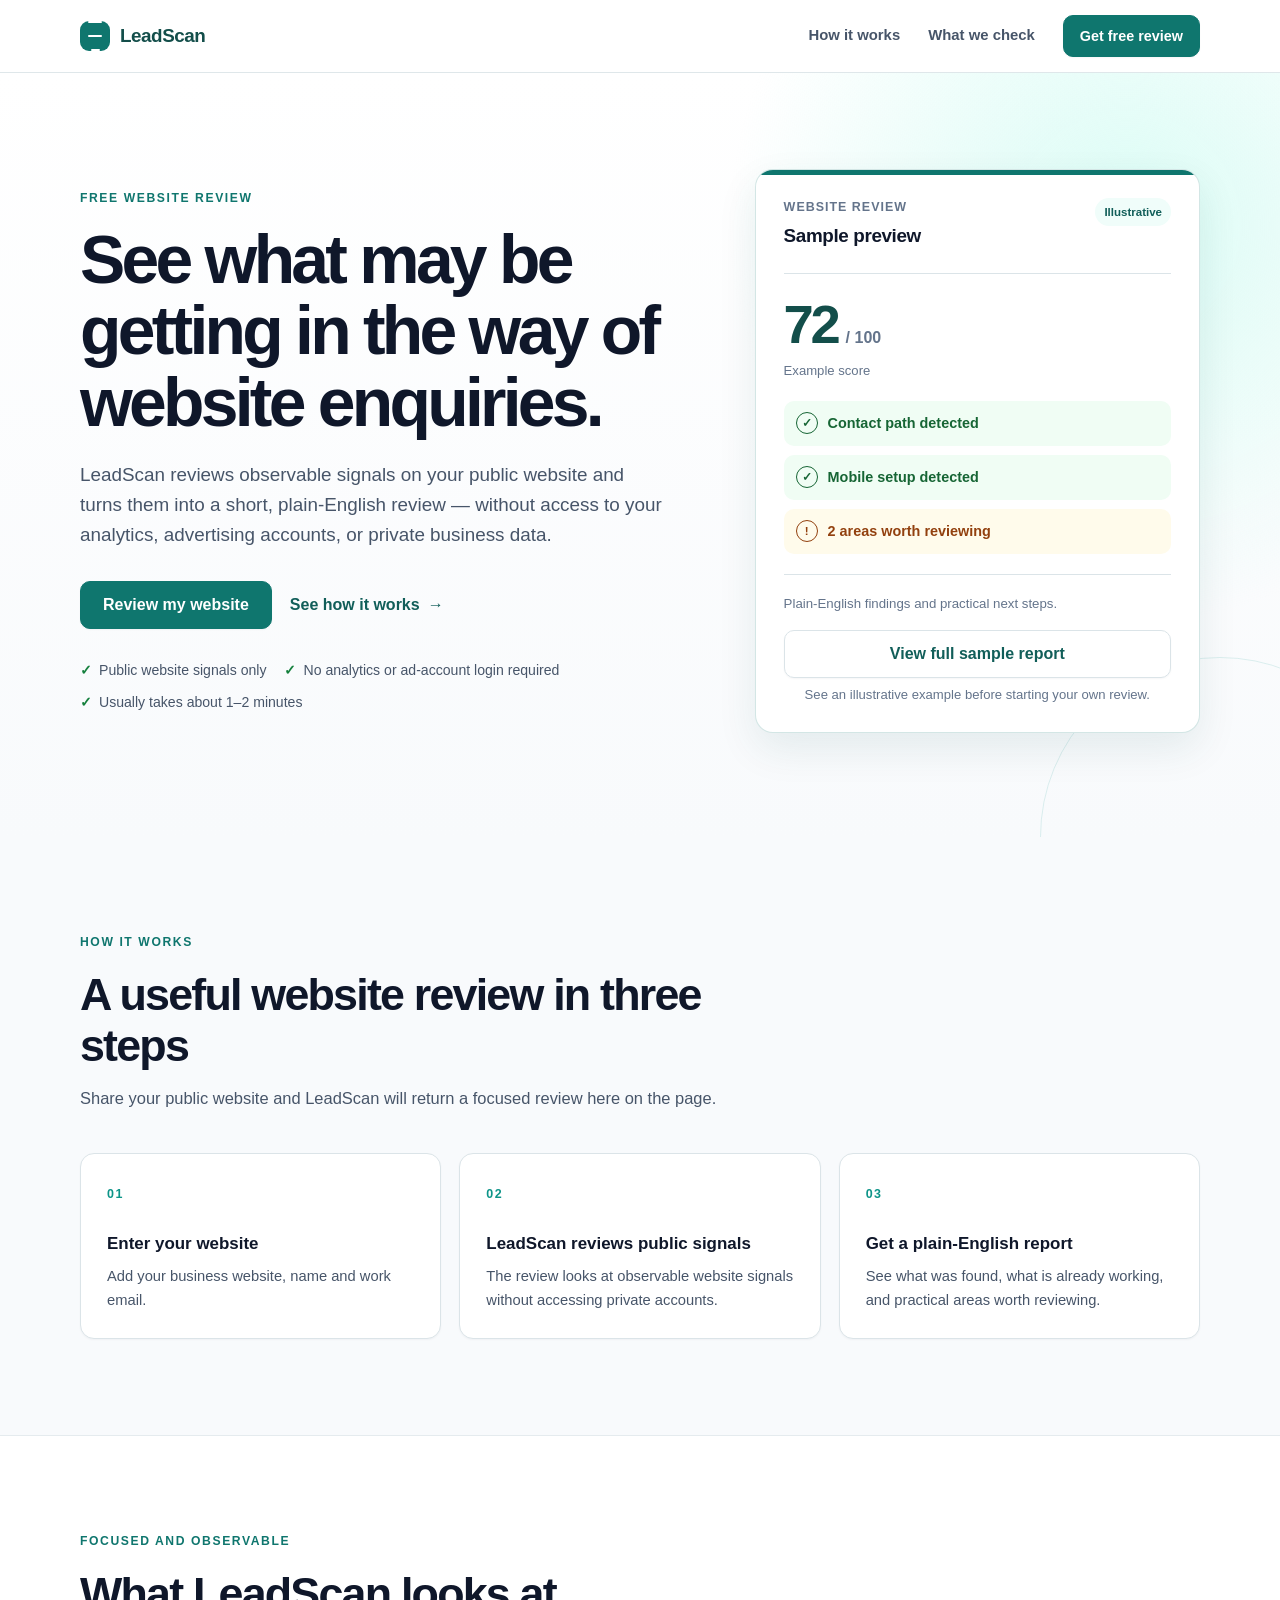
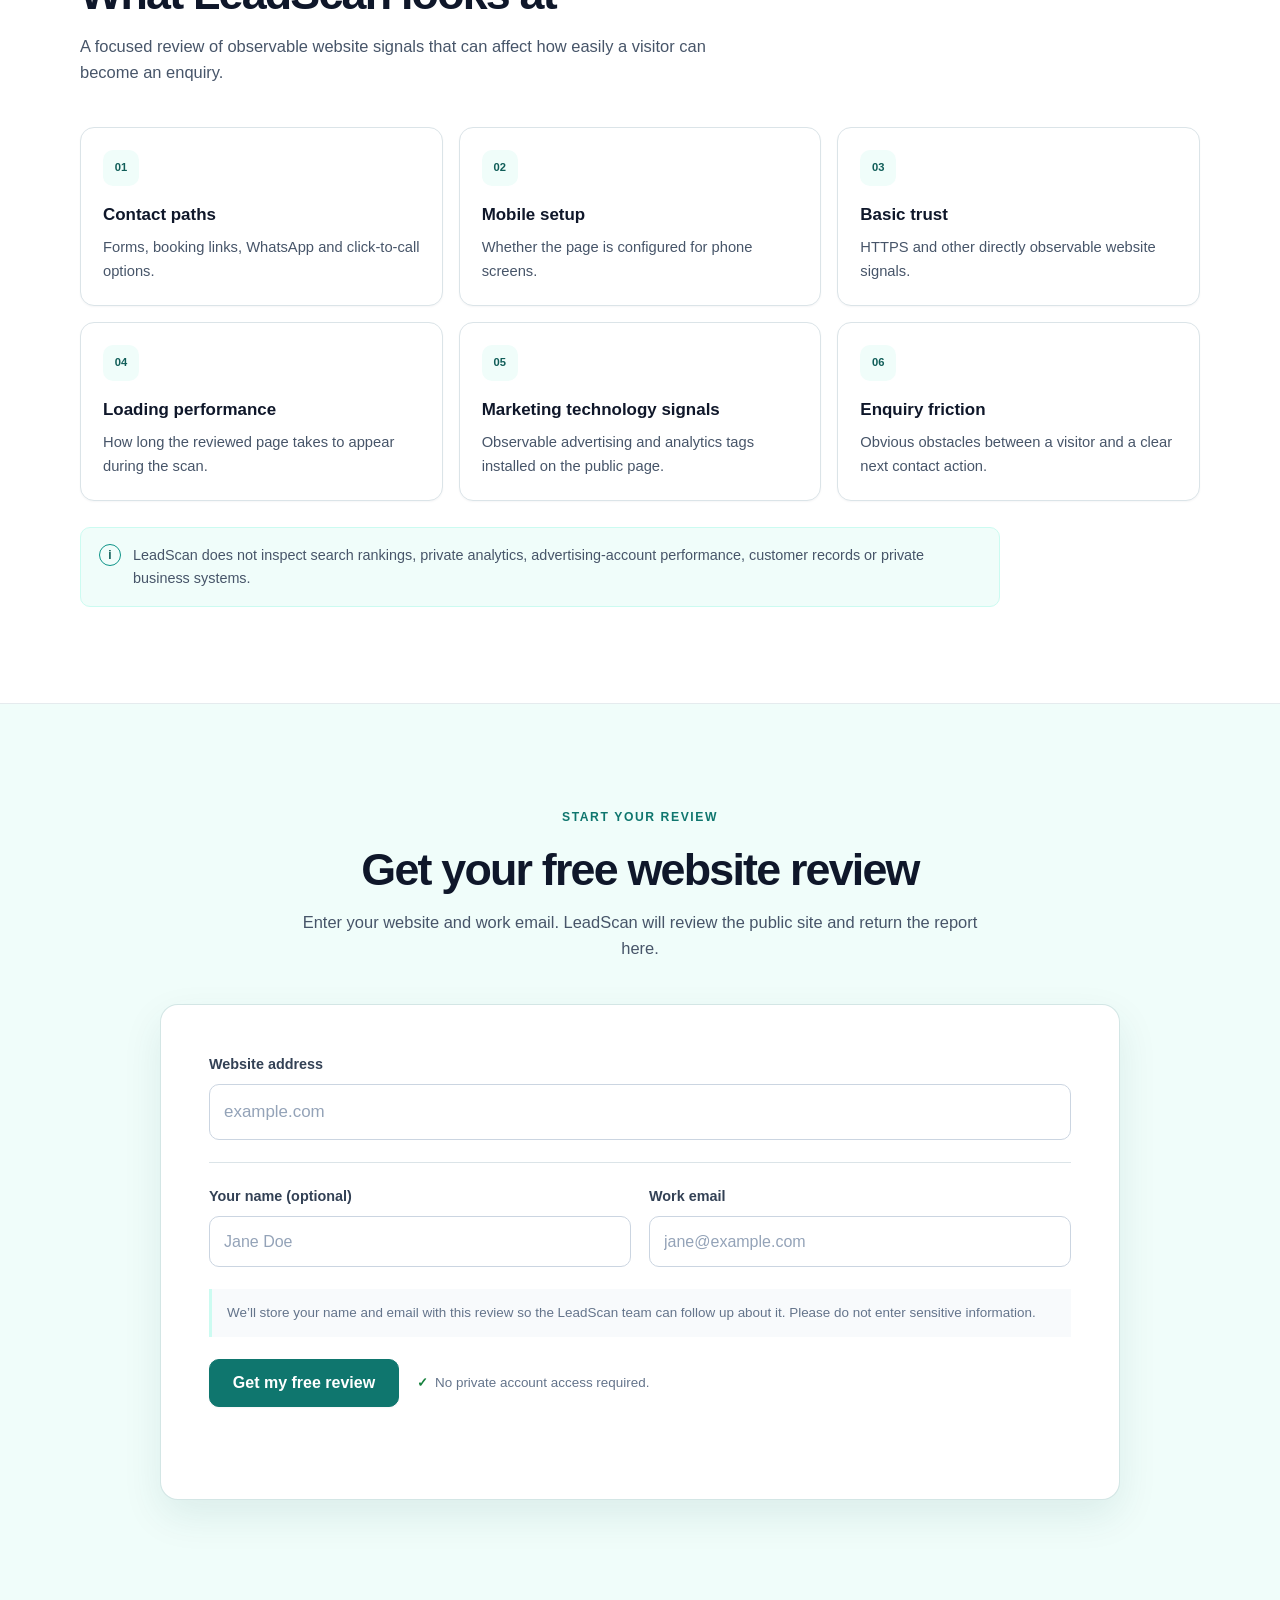
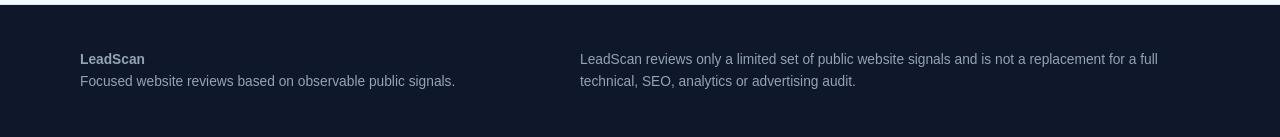
==== commit 007212a5: "Add full sample website review" ====
--- a/site/index.html
+++ b/site/index.html
@@ -73,6 +73,10 @@
             </div>
           </div>
           <p class="sample-footer">Plain-English findings and practical next steps.</p>
+          <div class="sample-card-action">
+            <a class="button button-secondary sample-report-btn" href="sample-report.html">View full sample report</a>
+            <p class="sample-action-note">See an illustrative example before starting your own review.</p>
+          </div>
         </aside>
       </div>
     </section>
@@ -167,8 +171,9 @@
               <h3>Full website review</h3>
               <div class="report-shell">
                 <div class="report-toolbar"><span class="report-toolbar-mark" aria-hidden="true"></span><span>Report preview</span></div>
-                <iframe id="report-preview" class="report-frame" sandbox referrerpolicy="no-referrer" title="Full LeadScan website review report"></iframe>
+                <iframe id="report-preview" class="report-frame" sandbox="allow-same-origin allow-modals" referrerpolicy="no-referrer" title="Full LeadScan website review report"></iframe>
               </div>
+              <div class="report-actions"><button id="report-print" class="button button-secondary" type="button" disabled>Print / Save report</button></div>
             </div>
             <div class="reset-container"><button id="audit-reset" class="button button-secondary" type="button">Review another website</button></div>
           </section>
--- a/site/styles.css
+++ b/site/styles.css
@@ -218,6 +218,9 @@
 .sample-finding-review { color: #92400e; background: var(--warning-bg); }
 .finding-icon { display: grid; place-items: center; flex: 0 0 22px; width: 22px; height: 22px; border: 1px solid currentColor; border-radius: 50%; font-size: 0.72rem; font-weight: 900; }
 .sample-footer { margin: 20px 0 0; padding-top: 18px; border-top: 1px solid var(--line); color: var(--ink-500); font-size: 0.83rem; }
+.sample-card-action { margin-top: 16px; display: grid; gap: 8px; }
+.sample-report-btn { width: 100%; text-align: center; }
+.sample-action-note { margin: 0; color: var(--ink-500); font-size: 0.82rem; line-height: 1.4; text-align: center; }
 
 .section { padding: 96px 0; scroll-margin-top: 72px; }
 .section-soft { border-block: 1px solid rgba(219, 228, 232, 0.72); background: var(--surface); }
@@ -335,6 +338,78 @@
   .sample-card, .audit-card, .step-card, .feature-card { padding: 18px; }
 }
 
+/* Sample Report Page */
+.sample-report-main { padding: 48px 0 80px; background: var(--page); }
+.sample-report-container { max-width: 860px; }
+.sample-banner { display: flex; align-items: center; gap: 12px; margin-bottom: 24px; padding: 12px 18px; border: 1px solid var(--brand-100); border-radius: var(--radius-sm); background: var(--brand-50); }
+.sample-banner-text { margin: 0; color: var(--brand-800); font-size: 0.88rem; }
+.sample-report-sheet { padding: clamp(28px, 5vw, 48px); border: 1px solid var(--line); border-radius: var(--radius-lg); background: var(--surface); box-shadow: var(--shadow-md); }
+.sample-sheet-header { display: flex; justify-content: space-between; align-items: flex-start; gap: 24px; padding-bottom: 24px; border-bottom: 1px solid var(--line); flex-wrap: wrap; }
+.sample-sheet-title-group h1 { margin-bottom: 8px; font-size: clamp(1.8rem, 3.5vw, 2.5rem); letter-spacing: -0.035em; }
+.sample-sheet-subtitle { margin: 0; color: var(--ink-500); font-size: 0.92rem; font-weight: 600; }
+.sample-sheet-meta { display: grid; gap: 6px; padding: 12px 16px; border: 1px solid var(--line); border-radius: var(--radius-sm); background: var(--surface-soft); font-size: 0.88rem; }
+.sample-meta-row { display: flex; gap: 8px; }
+.sample-meta-label { color: var(--ink-500); font-weight: 600; }
+.sample-meta-value { color: var(--ink-900); word-break: break-all; }
+.sample-score-bar { display: flex; align-items: center; gap: 20px; margin: 28px 0; padding: 20px 24px; border: 1px solid var(--brand-100); border-radius: var(--radius-md); background: var(--brand-50); }
+.sample-score-box { display: flex; align-items: baseline; gap: 6px; }
+.sample-score-digits { color: var(--brand-900); font-size: 3rem; font-weight: 800; line-height: 1; letter-spacing: -0.05em; }
+.sample-score-denominator { color: var(--ink-500); font-weight: 700; font-size: 1.1rem; }
+.sample-score-tag { display: inline-block; margin-bottom: 4px; color: var(--brand-800); font-size: 0.78rem; font-weight: 800; text-transform: uppercase; letter-spacing: 0.08em; }
+.sample-score-desc { margin: 0; color: var(--ink-600); font-size: 0.88rem; }
+.sample-section { padding: 24px 0; border-bottom: 1px solid var(--line); }
+.sample-section:last-of-type { border-bottom: none; }
+.sample-section-heading { margin-bottom: 14px; font-size: 1.28rem; letter-spacing: -0.02em; color: var(--ink-900); }
+.sample-lead { color: var(--ink-700); font-size: 1.02rem; line-height: 1.6; margin: 0; }
+.sample-findings-list { display: grid; gap: 16px; }
+.sample-finding-card { padding: 18px 20px; border: 1px solid #fed7aa; border-radius: var(--radius-sm); background: #fffbeb; }
+.sample-finding-header { display: flex; align-items: center; gap: 10px; margin-bottom: 10px; }
+.sample-finding-header h3 { margin: 0; font-size: 1.05rem; color: #9a3412; }
+.sample-finding-icon-warn { color: #9a3412; border-color: #9a3412; }
+.sample-explanation { margin: 0 0 10px; color: var(--ink-700); font-size: 0.93rem; line-height: 1.55; }
+.sample-recommendation { padding: 10px 14px; border-radius: 8px; background: rgba(255, 255, 255, 0.7); border-left: 3px solid #f97316; color: var(--ink-900); font-size: 0.9rem; line-height: 1.5; }
+.sample-checklist { list-style: none; margin: 0; padding: 0; display: grid; gap: 10px; }
+.sample-checklist li { display: flex; align-items: center; gap: 10px; color: var(--ink-700); font-size: 0.95rem; }
+.checklist-icon { display: grid; place-items: center; flex: 0 0 20px; width: 20px; height: 20px; border-radius: 50%; background: var(--success-bg); color: var(--success); font-size: 0.75rem; font-weight: 800; }
+.sample-scope-box { padding: 18px 20px; border: 1px solid var(--brand-100); border-radius: var(--radius-sm); background: var(--brand-50); }
+.sample-scope-list { margin: 0; padding-left: 20px; color: var(--ink-600); font-size: 0.92rem; display: grid; gap: 6px; }
+.sample-section-final { padding-bottom: 0; }
+.sample-final-text { color: var(--ink-600); font-size: 0.95rem; line-height: 1.6; margin-bottom: 22px; }
+.sample-cta-block { display: flex; flex-wrap: wrap; align-items: center; gap: 14px; }
+
+@media (max-width: 520px) {
+  .sample-sheet-header { flex-direction: column; }
+  .sample-score-bar { flex-direction: column; align-items: flex-start; }
+  .sample-cta-block { flex-direction: column; align-items: stretch; }
+  .sample-cta-block .button { width: 100%; text-align: center; }
+}
+
+@media print {
+  .site-header, .site-footer, .sample-cta-block, .skip-link, .sample-banner {
+    display: none !important;
+  }
+  body {
+    background: #ffffff !important;
+    color: #000000 !important;
+  }
+  .sample-report-main {
+    padding: 0 !important;
+    background: none !important;
+  }
+  .sample-report-container {
+    max-width: 100% !important;
+    width: 100% !important;
+  }
+  .sample-report-sheet {
+    border: 1px solid var(--line) !important;
+    box-shadow: none !important;
+    padding: 24px 0 !important;
+  }
+  .sample-section {
+    break-inside: avoid;
+  }
+}
+
 @media (prefers-reduced-motion: reduce) {
   html { scroll-behavior: auto; }
   *, *::before, *::after {
